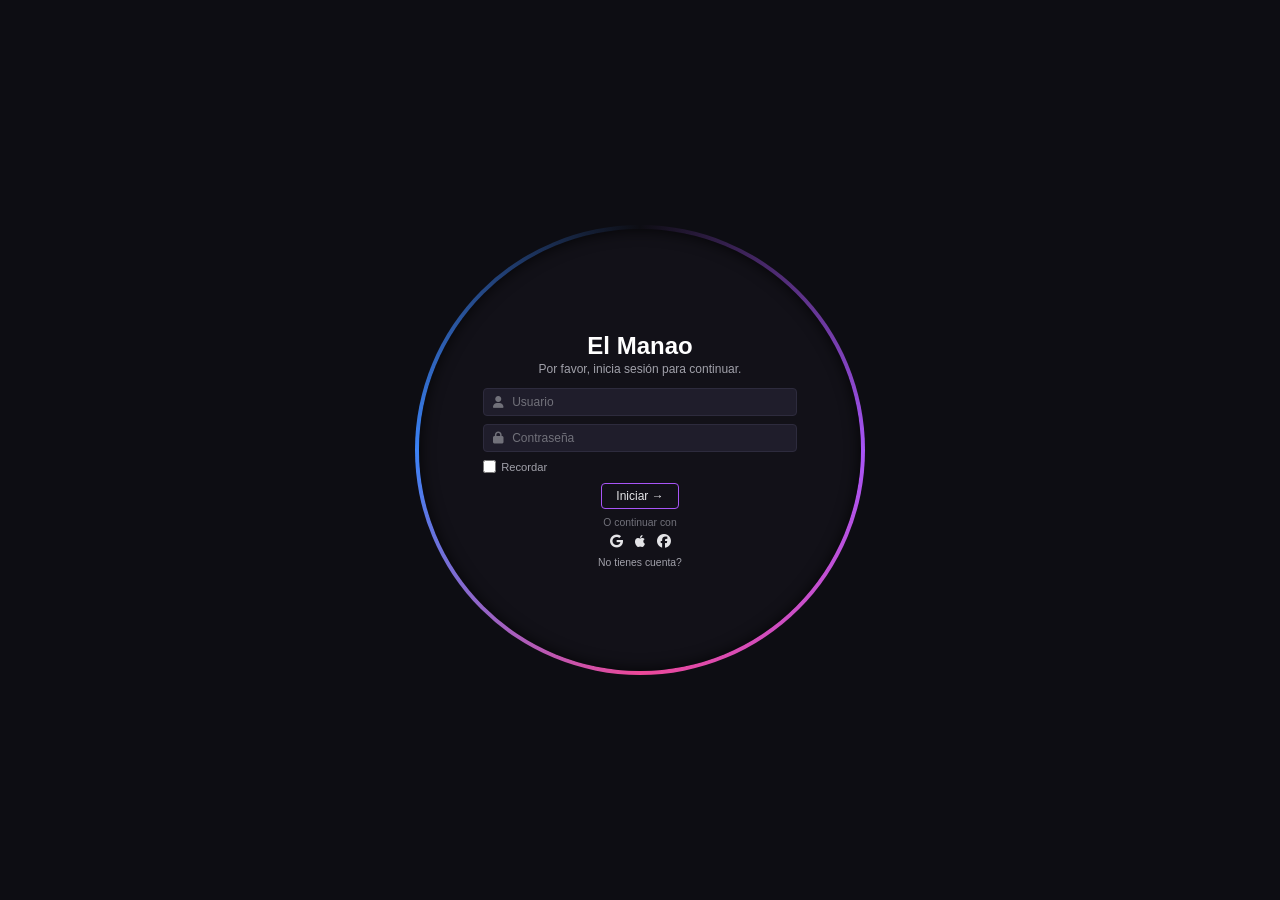
==== index.html @ 496e161a "Update index.html" ====
<!DOCTYPE html>
<html lang="es">
<head>
  <meta charset="UTF-8">
  <meta name="viewport" content="width=device-width, initial-scale=1.0">
  <title>Login</title>
  <!-- Iconos de FontAwesome para usuario, candado y redes sociales -->
  <link rel="stylesheet" href="https://cdnjs.cloudflare.com/ajax/libs/font-awesome/6.4.0/css/all.min.css">
  <link rel="stylesheet" href="code-with-nazia.css">
</head>
<body>

  <div class="glow-container">
    <div class="card-content">
      <h2 class="heading">El Manao</h2>
      <p class="subheading">Por favor, inicia sesión para continuar.</p>

      <form action="#" class="login-form">
        <!-- Campo de Usuario -->
        <div class="input-group">
          <i class="fa-solid fa-user input-icon"></i>
          <input type="text" placeholder="Usuario" required>
        </div>

        <!-- Campo de Contraseña -->
        <div class="input-group">
          <i class="fa-solid fa-lock input-icon"></i>
          <input type="password" placeholder="Contraseña" required>
        </div>

        <!-- Opción Remember me -->
        <div class="remember-me">
          <input type="checkbox" id="remember">
          <label for="remember">Recordar</label>
        </div>

        <!-- Botón de Login -->
        <button type="submit" class="btn-login">Iniciar &rarr;</button>

        <p class="social-text">O continuar con</p>

        <!-- Iconos de Redes Sociales -->
        <div class="social-icons">
          <a href="#"><i class="fa-brands fa-google"></i></a>
          <a href="#"><i class="fa-brands fa-apple"></i></a>
          <a href="#"><i class="fa-brands fa-facebook"></i></a>
        </div>

        <!-- Enlace de registro -->
        <p class="account-text">No tienes cuenta?</p>
      </form>
    </div>
  </div>
<script>
    const form = document.querySelector('.login-form');
    
    form.addEventListener('submit', (e) => {
      e.preventDefault(); // Evita que la página se recargue
      const username = form.querySelector('input[type="text"]').value;
      alert(`¡Bienvenido de nuevo, ${username}!`);
    });
  </script>
</body>
</html>
---- code-with-nazia.css ----
* {
  margin: 0;
  padding: 0;
  box-sizing: border-box;
  font-family: 'Segoe UI', Tahoma, Geneva, Verdana, sans-serif;
}

body {
  min-height: 100vh;
  background-color: #0d0d13;
  display: flex;
  justify-content: center;
  align-items: center;
  overflow: hidden;
}

/* Círculo contenedor con máscara para animación */
.glow-container {
  position: relative;
  width: 450px;
  height: 450px;
  border-radius: 50%;
  display: flex;
  justify-content: center;
  align-items: center;
  overflow: hidden;
  padding: 4px;
}

/* Capa giratoria del borde neón */
.glow-container::before {
  content: '';
  position: absolute;
  width: 500px;
  height: 500px;
  background: conic-gradient(
    transparent,
    #a855f7,
    #ec4899,
    #3b82f6,
    transparent 100%
  );
  animation: rotateGlow 3s linear infinite;
}

/* Animación de rotación continua */
@keyframes rotateGlow {
  0% {
    transform: rotate(0deg);
  }
  100% {
    transform: rotate(360deg);
  }
}

/* Interior oscuro que tapa el centro */
.card-content {
  position: relative;
  z-index: 10;
  width: 100%;
  height: 100%;
  background-color: #121118;
  border-radius: 50%;
  display: flex;
  flex-direction: column;
  align-items: center;
  justify-content: center;
  padding: 25px;
  color: #ffffff;
  box-shadow: inset 0 0 15px rgba(0, 0, 0, 0.8);
}

.heading {
  text-align: center;
  font-size: 1.5rem;
  font-weight: 600;
  margin-bottom: 2px;
}

.subheading {
  font-size: 0.75rem;
  color: #a1a1aa;
  margin-bottom: 12px;
  text-align: center;
}

/* Formulario */
.login-form {
  display: flex;
  flex-direction: column;
  align-items: center;
  width: 80%;
}

.input-group {
  position: relative;
  width: 100%;
  margin-bottom: 8px;
}

.input-icon {
  position: absolute;
  left: 10px;
  top: 50%;
  transform: translateY(-50%);
  color: #71717a;
  font-size: 0.75rem;
}

.input-group input {
  width: 100%;
  padding: 6px 10px 6px 28px;
  background-color: #1f1d2b;
  border: 1px solid #2d2b3d;
  border-radius: 4px;
  color: #fff;
  font-size: 0.75rem;
  outline: none;
  transition: border-color 0.3s;
}

.input-group input:focus {
  border-color: #ec4899;
}

.input-group input::placeholder {
  color: #71717a;
}

/* Recordar usuario */
.remember-me {
  display: flex;
  align-items: center;
  gap: 5px;
  width: 100%;
  font-size: 0.7rem;
  color: #a1a1aa;
  margin-bottom: 10px;
}

.remember-me input {
  accent-color: #a855f7;
  cursor: pointer;
}

/* Botón de ingreso */
.btn-login {
  padding: 5px 14px;
  background: transparent;
  border: 1px solid #a855f7;
  border-radius: 4px;
  color: #e4e4e7;
  font-size: 0.75rem;
  cursor: pointer;
  transition: all 0.3s ease;
  margin-bottom: 8px;
}

.btn-login:hover {
  background: #a855f7;
  color: #fff;
  box-shadow: 0 0 10px #a855f7;
}

/* Texto secundario y redes */
.social-text {
  font-size: 0.65rem;
  color: #71717a;
  margin-bottom: 6px;
}

.social-icons {
  display: flex;
  gap: 12px;
  margin-bottom: 8px;
}

.social-icons a {
  color: #e4e4e7;
  font-size: 0.85rem;
  text-decoration: none;
  transition: transform 0.2s, color 0.2s;
}

.social-icons a:hover {
  color: #ec4899;
  transform: scale(1.2);
}

.account-text {
  font-size: 0.65rem;
  color: #a1a1aa;
  cursor: pointer;
}
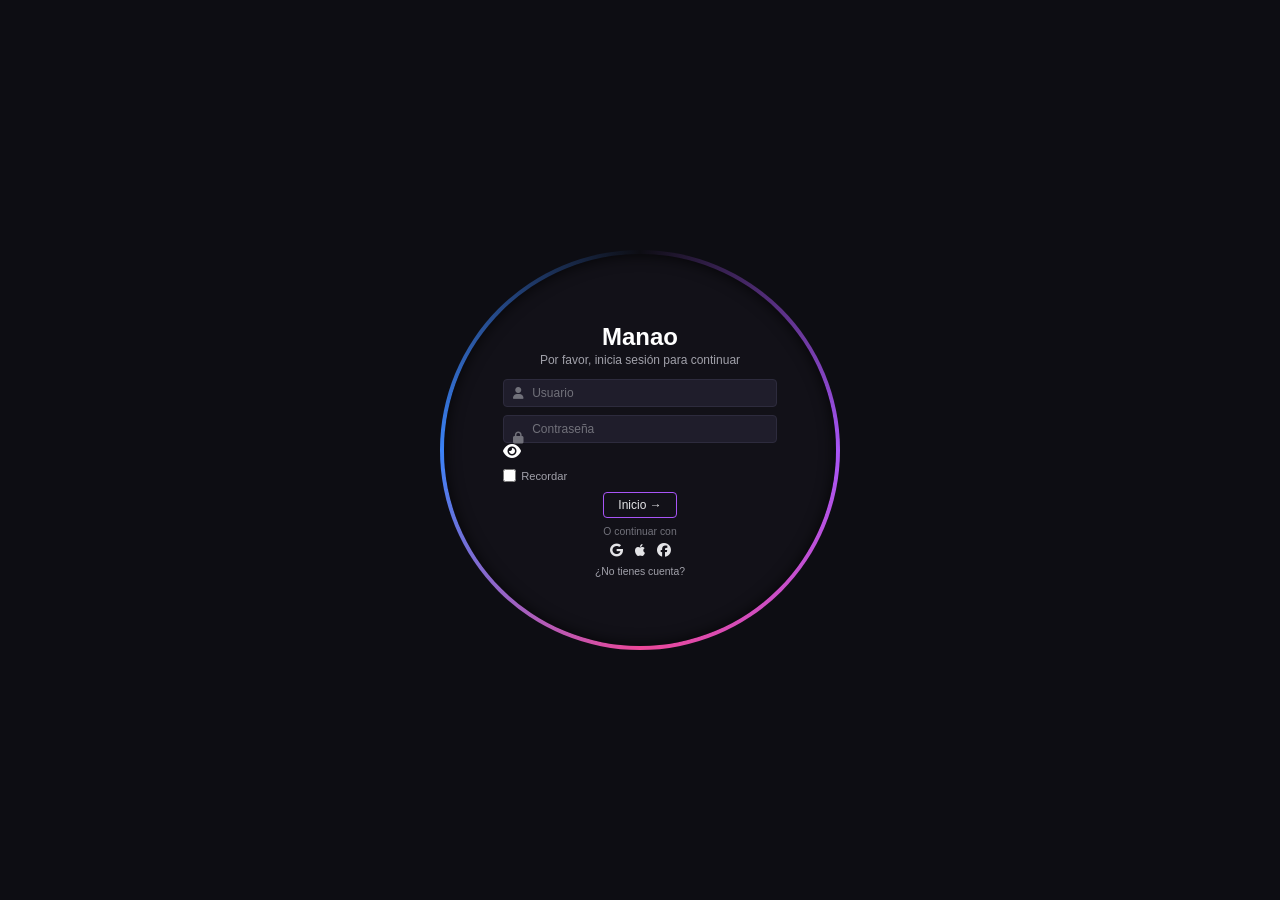
==== commit b6aa7731: "Update index.html" ====
--- a/index.html
+++ b/index.html
@@ -4,7 +4,7 @@
   <meta charset="UTF-8">
   <meta name="viewport" content="width=device-width, initial-scale=1.0">
   <title>Login</title>
-  <!-- Iconos de FontAwesome para usuario, candado y redes sociales -->
+  <!-- Iconos de FontAwesome -->
   <link rel="stylesheet" href="https://cdnjs.cloudflare.com/ajax/libs/font-awesome/6.4.0/css/all.min.css">
   <link rel="stylesheet" href="code-with-nazia.css">
 </head>
@@ -12,8 +12,8 @@
 
   <div class="glow-container">
     <div class="card-content">
-      <h2 class="heading">El Manao</h2>
-      <p class="subheading">Por favor, inicia sesión para continuar.</p>
+      <h2 class="heading">Manao</h2>
+      <p class="subheading">Por favor, inicia sesión para continuar</p>
 
       <form action="#" class="login-form">
         <!-- Campo de Usuario -->
@@ -22,10 +22,11 @@
           <input type="text" placeholder="Usuario" required>
         </div>
 
-        <!-- Campo de Contraseña -->
-        <div class="input-group">
+        <!-- Campo de Contraseña con Ojo Toggle -->
+        <div class="input-group password-group">
           <i class="fa-solid fa-lock input-icon"></i>
-          <input type="password" placeholder="Contraseña" required>
+          <input type="password" id="passwordInput" placeholder="Contraseña" required>
+          <i class="fa-solid fa-eye toggle-password" id="toggleIcon" onclick="togglePasswordVisibility()"></i>
         </div>
 
         <!-- Opción Remember me -->
@@ -35,7 +36,7 @@
         </div>
 
         <!-- Botón de Login -->
-        <button type="submit" class="btn-login">Iniciar &rarr;</button>
+        <button type="submit" class="btn-login">Inicio &rarr;</button>
 
         <p class="social-text">O continuar con</p>
 
@@ -47,15 +48,30 @@
         </div>
 
         <!-- Enlace de registro -->
-        <p class="account-text">No tienes cuenta?</p>
+        <p class="account-text">¿No tienes cuenta?</p>
       </form>
     </div>
   </div>
-<script>
+
+  <script>
+    function togglePasswordVisibility() {
+      const passwordInput = document.getElementById('passwordInput');
+      const toggleIcon = document.getElementById('toggleIcon');
+      
+      if (passwordInput.type === 'password') {
+        passwordInput.type = 'text';
+        toggleIcon.classList.remove('fa-eye');
+        toggleIcon.classList.add('fa-eye-slash');
+      } else {
+        passwordInput.type = 'password';
+        toggleIcon.classList.remove('fa-eye-slash');
+        toggleIcon.classList.add('fa-eye');
+      }
+    }
+
     const form = document.querySelector('.login-form');
-    
     form.addEventListener('submit', (e) => {
-      e.preventDefault(); // Evita que la página se recargue
+      e.preventDefault();
       const username = form.querySelector('input[type="text"]').value;
       alert(`¡Bienvenido de nuevo, ${username}!`);
     });
--- a/code-with-nazia.css
+++ b/code-with-nazia.css
@@ -17,8 +17,8 @@
 /* Círculo contenedor con máscara para animación */
 .glow-container {
   position: relative;
-  width: 450px;
-  height: 450px;
+  width: 400px;
+  height: 400px;
   border-radius: 50%;
   display: flex;
   justify-content: center;
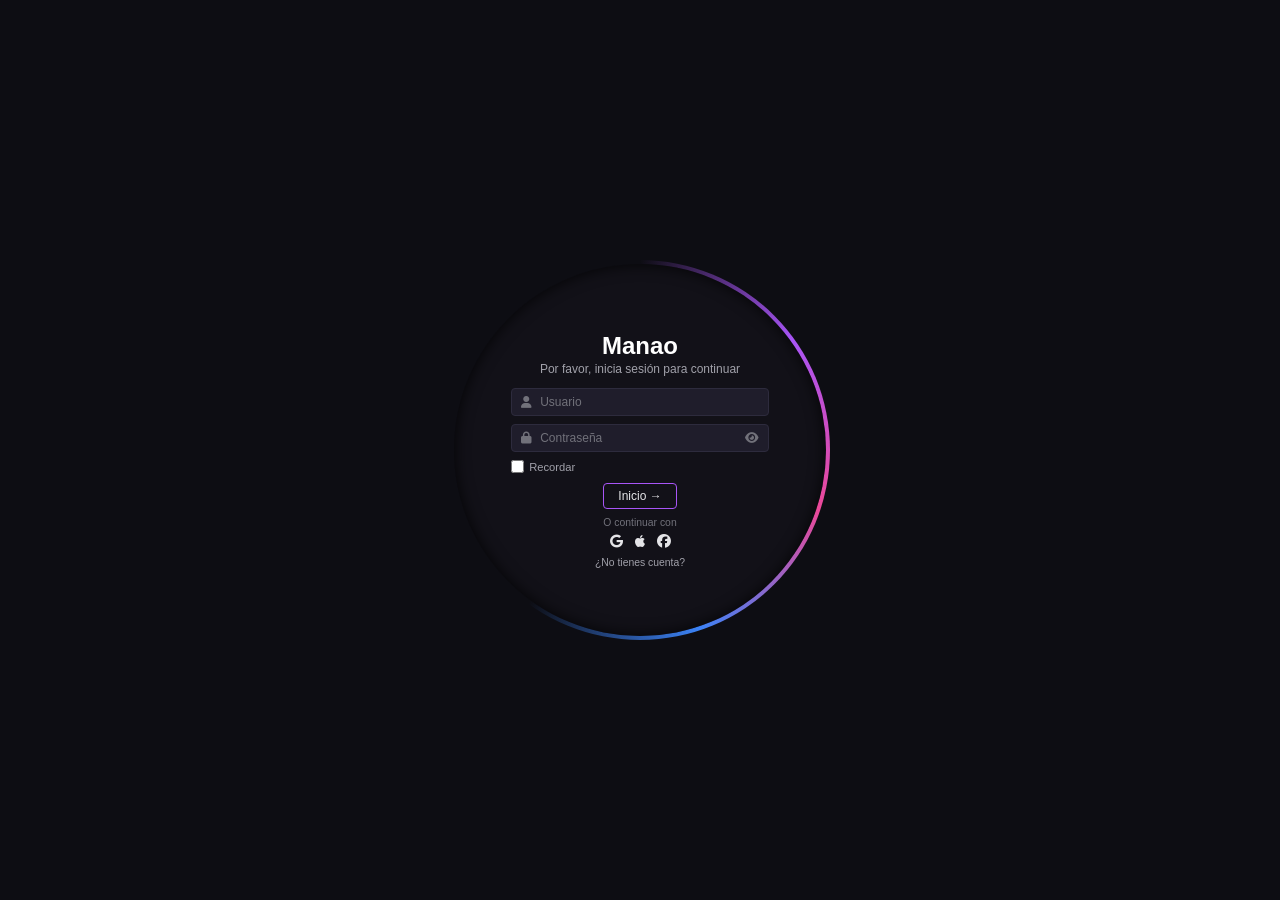
==== commit a1de3dca: "Make username input optional and redirect on submit Changed username input to be optional and update" ====
--- a/index.html
+++ b/index.html
@@ -16,26 +16,26 @@
       <p class="subheading">Por favor, inicia sesión para continuar</p>
 
       <form action="#" class="login-form">
-        <!-- Campo de Usuario -->
+        <!-- Campo de Usuario (sin required para que sea opcional) -->
         <div class="input-group">
           <i class="fa-solid fa-user input-icon"></i>
-          <input type="text" placeholder="Usuario" required>
+          <input type="text" placeholder="Usuario">
         </div>
 
-        <!-- Campo de Contraseña con Ojo Toggle -->
+        <!-- Campo de Contraseña con Ojo Toggle (sin required) -->
         <div class="input-group password-group">
           <i class="fa-solid fa-lock input-icon"></i>
-          <input type="password" id="passwordInput" placeholder="Contraseña" required>
+          <input type="password" id="passwordInput" placeholder="Contraseña">
           <i class="fa-solid fa-eye toggle-password" id="toggleIcon" onclick="togglePasswordVisibility()"></i>
         </div>
 
-        <!-- Opción Remember me -->
+        <!-- Opción Recordar -->
         <div class="remember-me">
           <input type="checkbox" id="remember">
           <label for="remember">Recordar</label>
         </div>
 
-        <!-- Botón de Login -->
+        <!-- Botón de Inicio -->
         <button type="submit" class="btn-login">Inicio &rarr;</button>
 
         <p class="social-text">O continuar con</p>
@@ -69,11 +69,17 @@
       }
     }
 
+    // Redirección directa al presionar Inicio
     const form = document.querySelector('.login-form');
     form.addEventListener('submit', (e) => {
-      e.preventDefault();
-      const username = form.querySelector('input[type="text"]').value;
+      e.preventDefault(); // Evita que se recargue la página de golpe
+      
+      const usernameInput = form.querySelector('input[type="text"]').value;
+      const username = usernameInput ? usernameInput : 'Usuario';
+
+      // Muestra la alerta y redirige a la nueva hoja
       alert(`¡Bienvenido de nuevo, ${username}!`);
+      window.location.href = 'dashboard.html';
     });
   </script>
 </body>
--- a/code-with-nazia.css
+++ b/code-with-nazia.css
@@ -17,8 +17,8 @@
 /* Círculo contenedor con máscara para animación */
 .glow-container {
   position: relative;
-  width: 400px;
-  height: 400px;
+  width: 380px;
+  height: 380px;
   border-radius: 50%;
   display: flex;
   justify-content: center;
@@ -38,12 +38,11 @@
     #a855f7,
     #ec4899,
     #3b82f6,
-    transparent 100%
+    transparent 60%
   );
   animation: rotateGlow 3s linear infinite;
 }
 
-/* Animación de rotación continua */
 @keyframes rotateGlow {
   0% {
     transform: rotate(0deg);
@@ -105,11 +104,12 @@
   transform: translateY(-50%);
   color: #71717a;
   font-size: 0.75rem;
+  z-index: 15;
 }
 
 .input-group input {
   width: 100%;
-  padding: 6px 10px 6px 28px;
+  padding: 6px 32px 6px 28px;
   background-color: #1f1d2b;
   border: 1px solid #2d2b3d;
   border-radius: 4px;
@@ -125,6 +125,27 @@
 
 .input-group input::placeholder {
   color: #71717a;
+}
+
+/* Ajustes específicos para el grupo de contraseña */
+.password-group {
+  position: relative;
+}
+
+.toggle-password {
+  position: absolute;
+  right: 10px;
+  top: 50%;
+  transform: translateY(-50%);
+  cursor: pointer;
+  color: #71717a;
+  font-size: 0.75rem;
+  z-index: 20;
+  transition: color 0.2s;
+}
+
+.toggle-password:hover {
+  color: #ec4899;
 }
 
 /* Recordar usuario */
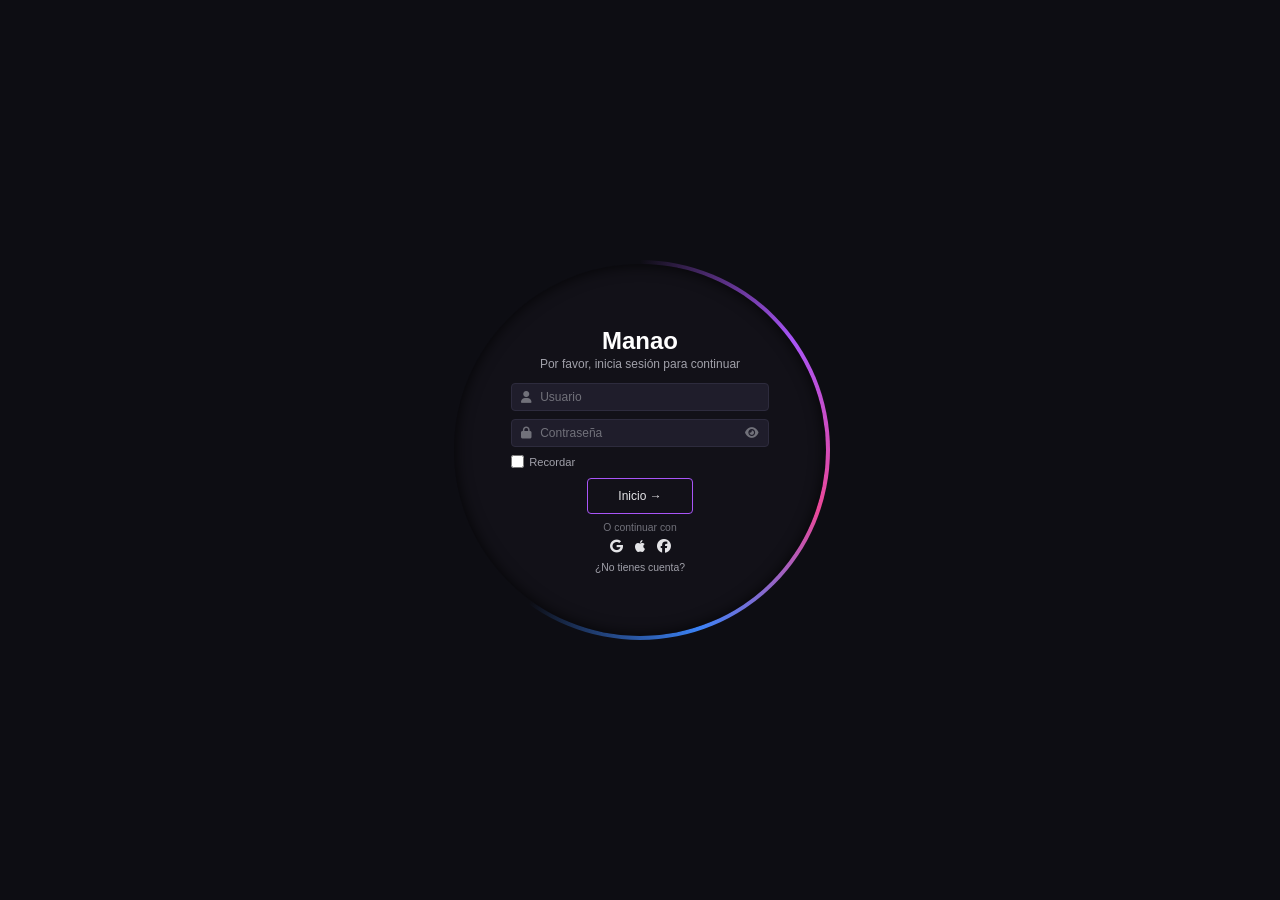
==== commit 8724b59d: "añadit botones" ====
--- a/index.html
+++ b/index.html
@@ -83,4 +83,4 @@
     });
   </script>
 </body>
-</html>
+</html>
--- a/code-with-nazia.css
+++ b/code-with-nazia.css
@@ -166,7 +166,7 @@
 
 /* Botón de ingreso */
 .btn-login {
-  padding: 5px 14px;
+  padding: 10px 30px;
   background: transparent;
   border: 1px solid #a855f7;
   border-radius: 4px;
@@ -212,4 +212,4 @@
   font-size: 0.65rem;
   color: #a1a1aa;
   cursor: pointer;
-}
+}
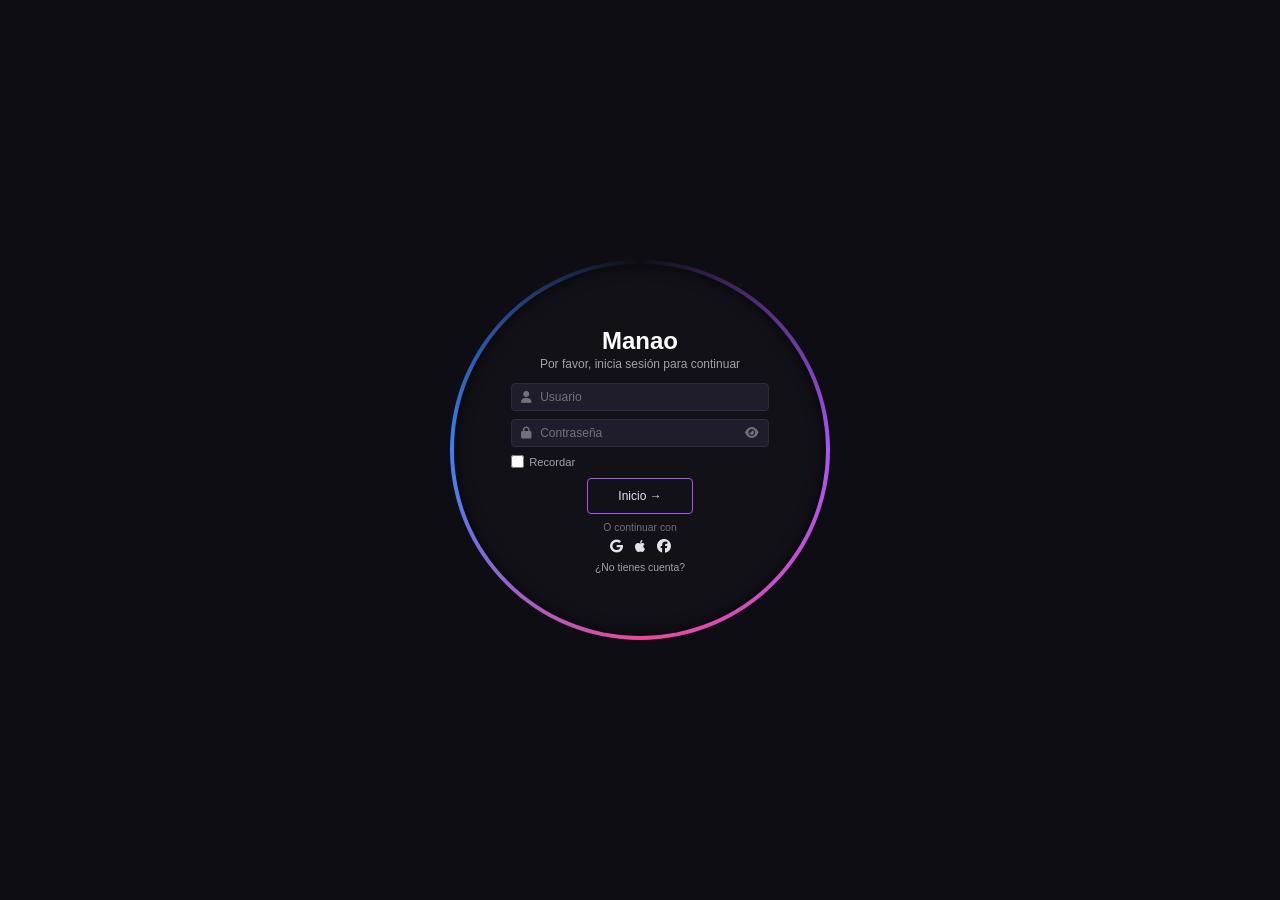
==== commit 7ce305e9: "se agregaron modulos nuevos" ====
--- a/index.html
+++ b/index.html
@@ -6,7 +6,7 @@
   <title>Login</title>
   <!-- Iconos de FontAwesome -->
   <link rel="stylesheet" href="https://cdnjs.cloudflare.com/ajax/libs/font-awesome/6.4.0/css/all.min.css">
-  <link rel="stylesheet" href="code-with-nazia.css">
+  <link rel="stylesheet" href="index-code.css">
 </head>
 <body>
 
--- a/index-code.css
+++ b/index-code.css
@@ -0,0 +1,219 @@
+/* ==========================================
+   ESTILOS PARA LA PÁGINA DE LOGIN (index.html)
+   ========================================== */
+
+* {
+  margin: 0;
+  padding: 0;
+  box-sizing: border-box;
+  font-family: 'Segoe UI', Tahoma, Geneva, Verdana, sans-serif;
+}
+
+body {
+  min-height: 100vh;
+  background-color: #0d0d13;
+  display: flex;
+  justify-content: center;
+  align-items: center;
+  overflow: hidden;
+}
+
+/* Círculo contenedor con máscara para animación */
+.glow-container {
+  position: relative;
+  width: 380px;
+  height: 380px;
+  border-radius: 50%;
+  display: flex;
+  justify-content: center;
+  align-items: center;
+  overflow: hidden;
+  padding: 4px;
+}
+
+/* Capa giratoria del borde neón */
+.glow-container::before {
+  content: '';
+  position: absolute;
+  width: 500px;
+  height: 500px;
+  background: conic-gradient(
+    transparent,
+    #a855f7,
+    #ec4899,
+    #3b82f6,
+    transparent 100%
+  );
+  animation: rotateGlow 3s linear infinite;
+}
+
+@keyframes rotateGlow {
+  0% {
+    transform: rotate(0deg);
+  }
+  100% {
+    transform: rotate(360deg);
+  }
+}
+
+/* Interior oscuro que tapa el centro */
+.card-content {
+  position: relative;
+  z-index: 10;
+  width: 100%;
+  height: 100%;
+  background-color: #121118;
+  border-radius: 50%;
+  display: flex;
+  flex-direction: column;
+  align-items: center;
+  justify-content: center;
+  padding: 25px;
+  color: #ffffff;
+  box-shadow: inset 0 0 15px rgba(0, 0, 0, 0.8);
+}
+
+.heading {
+  text-align: center;
+  font-size: 1.5rem;
+  font-weight: 600;
+  margin-bottom: 2px;
+}
+
+.subheading {
+  font-size: 0.75rem;
+  color: #a1a1aa;
+  margin-bottom: 12px;
+  text-align: center;
+}
+
+/* Formulario */
+.login-form {
+  display: flex;
+  flex-direction: column;
+  align-items: center;
+  width: 80%;
+}
+
+.input-group {
+  position: relative;
+  width: 100%;
+  margin-bottom: 8px;
+}
+
+.input-icon {
+  position: absolute;
+  left: 10px;
+  top: 50%;
+  transform: translateY(-50%);
+  color: #71717a;
+  font-size: 0.75rem;
+  z-index: 15;
+}
+
+.input-group input {
+  width: 100%;
+  padding: 6px 32px 6px 28px;
+  background-color: #1f1d2b;
+  border: 1px solid #2d2b3d;
+  border-radius: 4px;
+  color: #fff;
+  font-size: 0.75rem;
+  outline: none;
+  transition: border-color 0.3s;
+}
+
+.input-group input:focus {
+  border-color: #ec4899;
+}
+
+.input-group input::placeholder {
+  color: #71717a;
+}
+
+/* Ajustes específicos para el grupo de contraseña */
+.password-group {
+  position: relative;
+}
+
+.toggle-password {
+  position: absolute;
+  right: 10px;
+  top: 50%;
+  transform: translateY(-50%);
+  cursor: pointer;
+  color: #71717a;
+  font-size: 0.75rem;
+  z-index: 20;
+  transition: color 0.2s;
+}
+
+.toggle-password:hover {
+  color: #ec4899;
+}
+
+/* Recordar usuario */
+.remember-me {
+  display: flex;
+  align-items: center;
+  gap: 5px;
+  width: 100%;
+  font-size: 0.7rem;
+  color: #a1a1aa;
+  margin-bottom: 10px;
+}
+
+.remember-me input {
+  accent-color: #a855f7;
+  cursor: pointer;
+}
+
+/* Botón de ingreso */
+.btn-login {
+  padding: 10px 30px;
+  background: transparent;
+  border: 1px solid #a855f7;
+  border-radius: 4px;
+  color: #e4e4e7;
+  font-size: 0.75rem;
+  cursor: pointer;
+  transition: all 0.3s ease;
+  margin-bottom: 8px;
+}
+
+.btn-login:hover {
+  background: #a855f7;
+  color: #fff;
+  box-shadow: 0 0 10px #a855f7;
+}
+
+/* Texto secundario y redes */
+.social-text {
+  font-size: 0.65rem;
+  color: #71717a;
+  margin-bottom: 6px;
+}
+
+.social-icons {
+  display: flex;
+  gap: 12px;
+  margin-bottom: 8px;
+}
+
+.social-icons a {
+  color: #e4e4e7;
+  font-size: 0.85rem;
+  text-decoration: none;
+  transition: transform 0.2s, color 0.2s;
+}
+
+.social-icons a:hover {
+  color: #ec4899;
+  transform: scale(1.2);
+}
+
+.account-text {
+  font-size: 0.65rem;
+  color: #a1a1aa;
+  cursor: pointer;
+}
